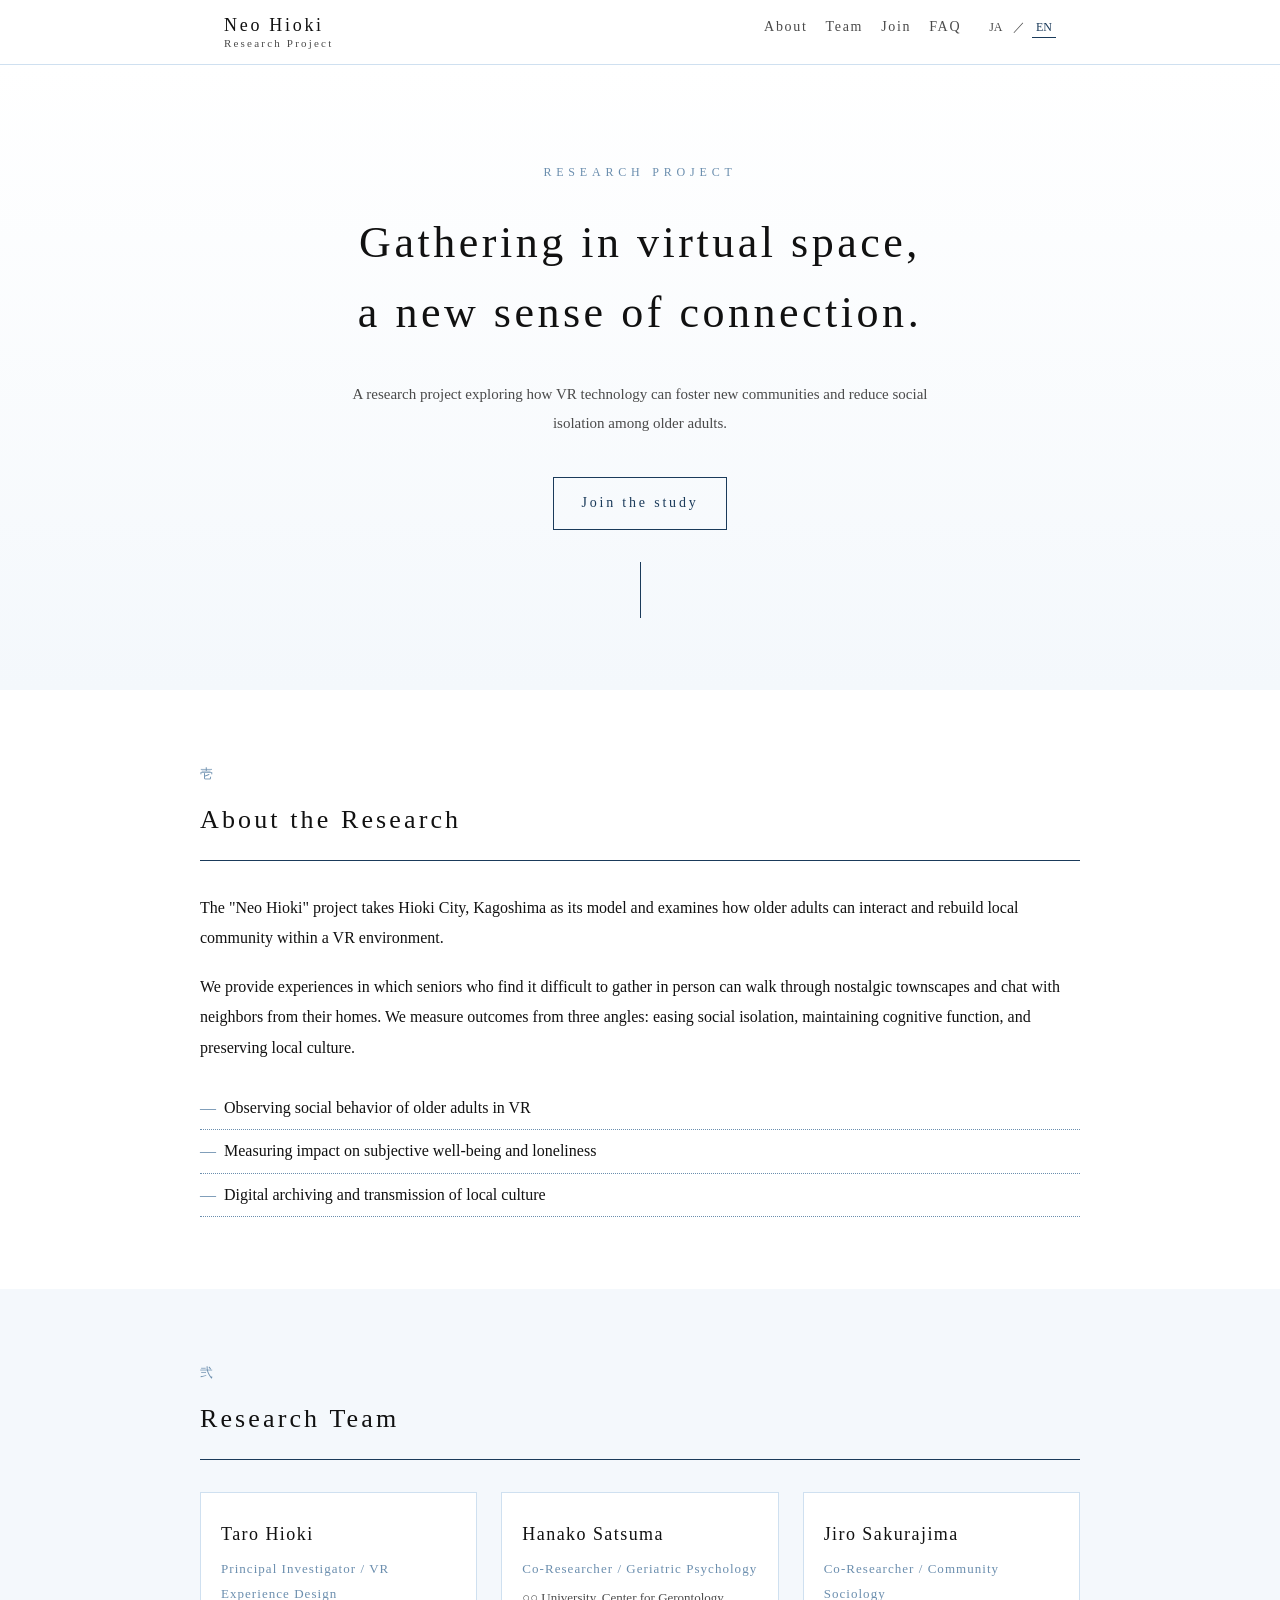
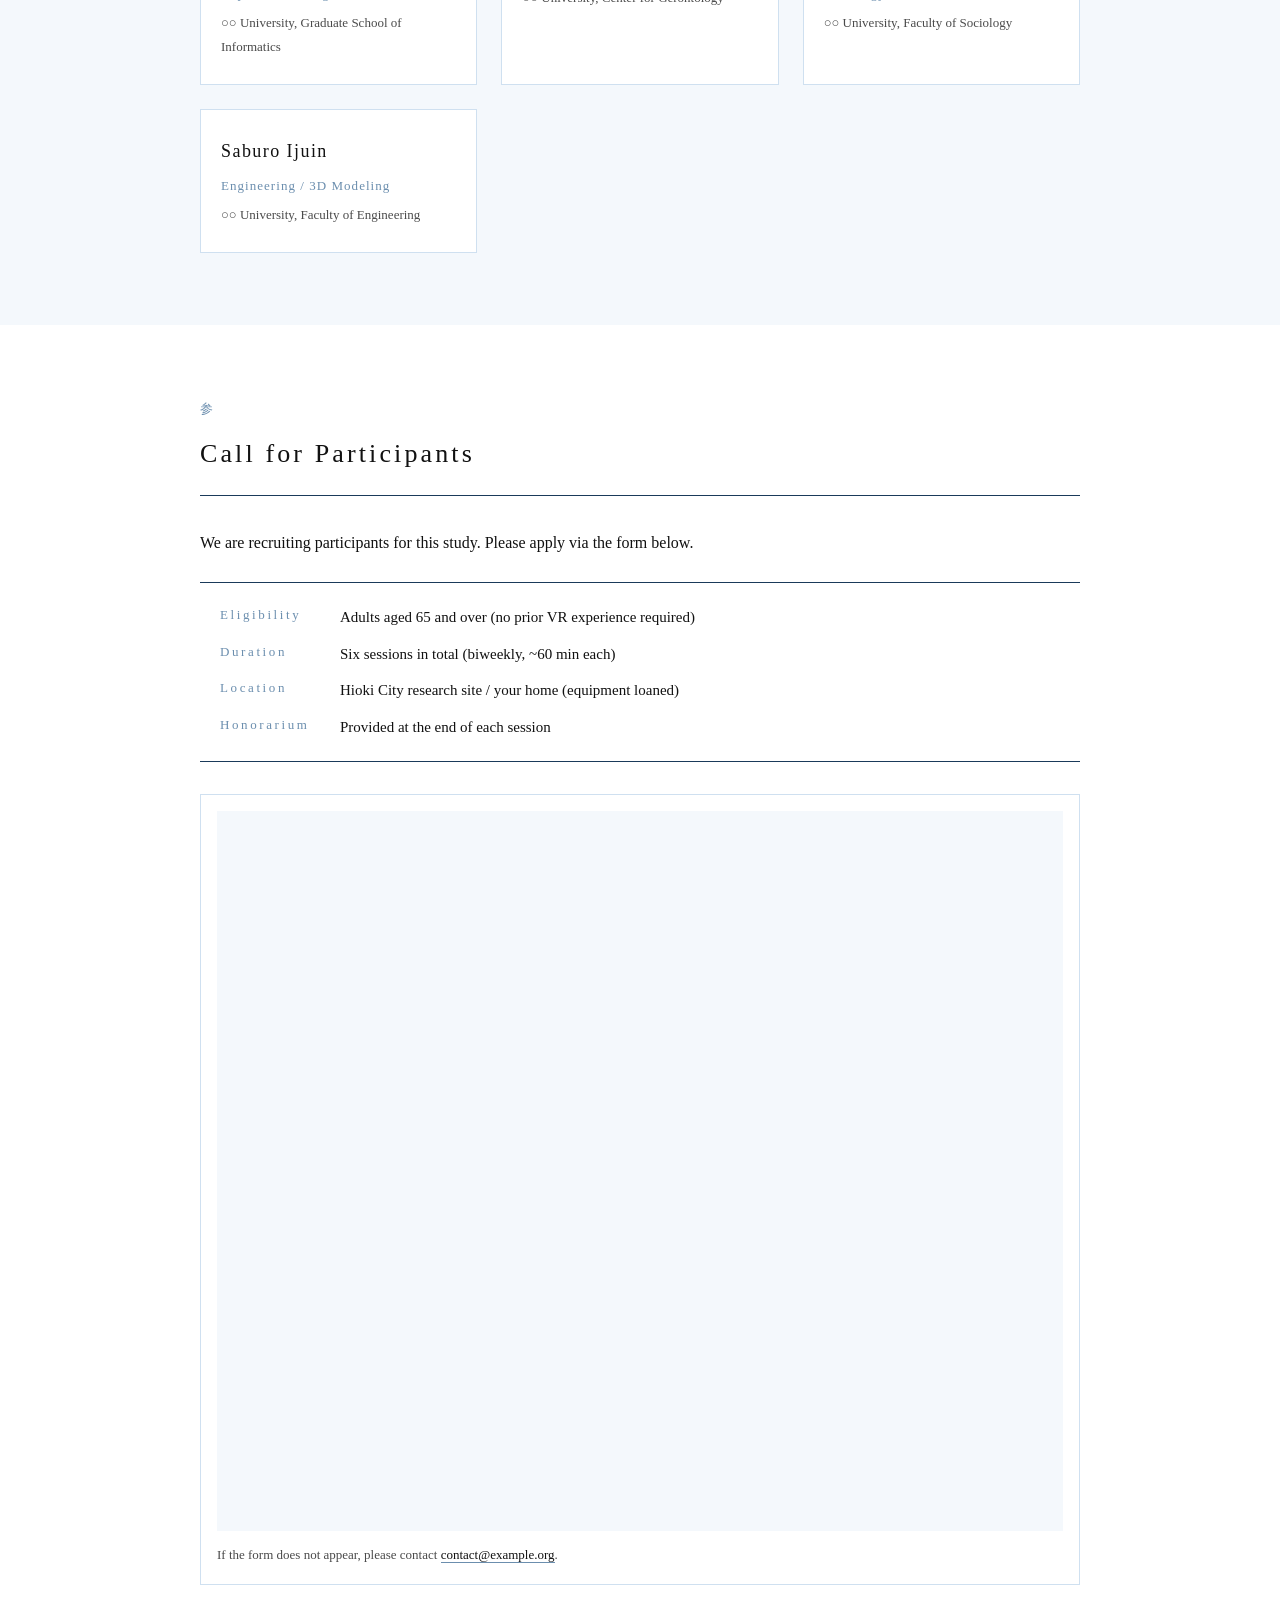
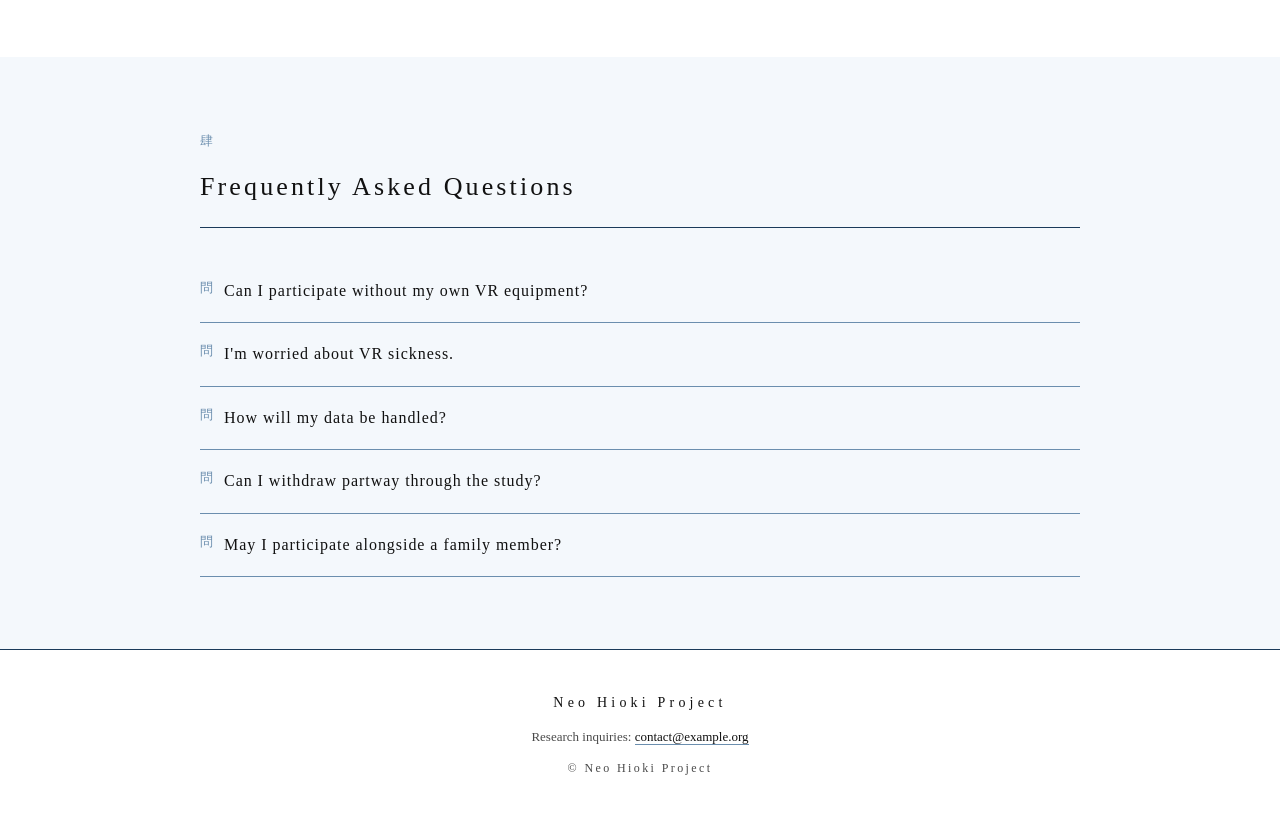
==== index.html @ b26ecf4f "add files to check test page." ====
<!doctype html>
<html lang="ja">
  <head>
    <meta charset="utf-8" />
    <meta name="viewport" content="width=device-width,initial-scale=1" />
    <meta name="description" content="Neo Hioki｜VRを用いた高齢者コミュニティ形成研究" />
    <title>Neo Hioki ｜ VR・高齢者コミュニティ形成研究</title>
    <link rel="stylesheet" href="css/style.css" />
  </head>
  <body>
    <header class="hdr">
      <div class="hdr-inner">
        <a href="#top" class="brand">
          <span data-i18n="brand_main">ネオ日置</span>
          <span class="brand-sub" data-i18n="brand_sub">Neo Hioki Project</span>
        </a>
        <nav class="nav" aria-label="section">
          <a href="#about" data-i18n="nav_about">研究概要</a>
          <a href="#team" data-i18n="nav_team">研究チーム</a>
          <a href="#join" data-i18n="nav_join">参加者募集</a>
          <a href="#faq" data-i18n="nav_faq">FAQ</a>
        </nav>
        <div class="lang" role="group" aria-label="language">
          <button type="button" data-lang="ja" class="is-active">JA</button>
          <span aria-hidden="true">／</span>
          <button type="button" data-lang="en">EN</button>
        </div>
      </div>
    </header>

    <main id="top">
      <section class="hero">
        <div class="hero-inner">
          <p class="hero-eyebrow" data-i18n="hero_eyebrow">研究プロジェクト</p>
          <h1 class="hero-title">
            <span data-i18n="hero_title_1">仮想空間に集う、</span>
            <span data-i18n="hero_title_2">新しい縁。</span>
          </h1>
          <p class="hero-lead" data-i18n="hero_lead">
            VR技術を用い、高齢者の新たなコミュニティ形成と社会的孤立の緩和を探究する研究プロジェクトです。
          </p>
          <a class="btn" href="#join" data-i18n="hero_cta">参加者募集を見る</a>
        </div>
        <div class="hero-rule" aria-hidden="true"></div>
      </section>

      <section id="about" class="sec">
        <div class="sec-inner">
          <p class="sec-num">壱</p>
          <h2 class="sec-title" data-i18n="about_title">研究概要・目的</h2>
          <div class="sec-body">
            <p data-i18n="about_p1">
              本研究「Neo Hioki（ネオ日置）」は、鹿児島県日置市をモデルに、VR空間内で高齢者同士が交流し、地域コミュニティを再構築する可能性を検証するものです。
            </p>
            <p data-i18n="about_p2">
              対面の集まりが難しい高齢者の方々にも、自宅にいながら昔ながらの町並みを歩き、隣人と語らう体験を提供します。社会的孤立の緩和、認知機能の維持、地域文化の継承という三つの観点から効果を測定します。
            </p>
            <ul class="bullets">
              <li data-i18n="about_li1">VR空間における高齢者の交流行動の観察</li>
              <li data-i18n="about_li2">主観的幸福感・孤独感への影響測定</li>
              <li data-i18n="about_li3">地域文化のデジタルアーカイブ化と継承</li>
            </ul>
          </div>
        </div>
      </section>

      <section id="team" class="sec sec-alt">
        <div class="sec-inner">
          <p class="sec-num">弐</p>
          <h2 class="sec-title" data-i18n="team_title">研究チーム</h2>
          <div class="team-grid">
            <article class="member">
              <h3 class="member-name" data-i18n="team_m1_name">日置 太郎</h3>
              <p class="member-role" data-i18n="team_m1_role">研究代表者／VR体験設計</p>
              <p class="member-aff" data-i18n="team_m1_aff">○○大学 情報学研究科</p>
            </article>
            <article class="member">
              <h3 class="member-name" data-i18n="team_m2_name">薩摩 花子</h3>
              <p class="member-role" data-i18n="team_m2_role">共同研究者／高齢者心理</p>
              <p class="member-aff" data-i18n="team_m2_aff">○○大学 老年学センター</p>
            </article>
            <article class="member">
              <h3 class="member-name" data-i18n="team_m3_name">桜島 次郎</h3>
              <p class="member-role" data-i18n="team_m3_role">共同研究者／コミュニティ社会学</p>
              <p class="member-aff" data-i18n="team_m3_aff">○○大学 社会学部</p>
            </article>
            <article class="member">
              <h3 class="member-name" data-i18n="team_m4_name">伊集院 三郎</h3>
              <p class="member-role" data-i18n="team_m4_role">技術開発／3Dモデリング</p>
              <p class="member-aff" data-i18n="team_m4_aff">○○大学 工学部</p>
            </article>
          </div>
        </div>
      </section>

      <section id="join" class="sec">
        <div class="sec-inner">
          <p class="sec-num">参</p>
          <h2 class="sec-title" data-i18n="join_title">参加者募集</h2>
          <div class="sec-body">
            <p data-i18n="join_p1">
              本研究にご協力いただける方を募集しております。下記フォームよりお申し込みください。
            </p>
            <dl class="meta">
              <dt data-i18n="join_dt1">対象</dt>
              <dd data-i18n="join_dd1">65歳以上の方（性別・経験不問）</dd>
              <dt data-i18n="join_dt2">期間</dt>
              <dd data-i18n="join_dd2">全6回（隔週・各回約60分）</dd>
              <dt data-i18n="join_dt3">場所</dt>
              <dd data-i18n="join_dd3">日置市内 研究拠点 ／ ご自宅（機材貸出）</dd>
              <dt data-i18n="join_dt4">謝礼</dt>
              <dd data-i18n="join_dd4">各回終了時にお渡しします</dd>
            </dl>
          </div>
          <div class="form-wrap">
            <iframe
              title="application form"
              src="https://docs.google.com/forms/d/e/REPLACE_ME/viewform?embedded=true"
              width="100%"
              height="720"
              loading="lazy"
              frameborder="0"
              marginheight="0"
              marginwidth="0"
              >Loading…</iframe
            >
            <p class="form-note" data-i18n="join_note">
              フォームが表示されない場合は <a href="mailto:contact@example.org">contact@example.org</a> までご連絡ください。
            </p>
          </div>
        </div>
      </section>

      <section id="faq" class="sec sec-alt">
        <div class="sec-inner">
          <p class="sec-num">肆</p>
          <h2 class="sec-title" data-i18n="faq_title">よくある質問</h2>
          <div class="faq">
            <details>
              <summary data-i18n="faq_q1">VR機器を持っていなくても参加できますか？</summary>
              <p data-i18n="faq_a1">はい。研究期間中は機材を無償でお貸し出しします。操作方法もスタッフが丁寧にご案内します。</p>
            </details>
            <details>
              <summary data-i18n="faq_q2">VR酔いが心配です。</summary>
              <p data-i18n="faq_a2">座って利用できる設計とし、休憩を挟みます。体調に合わせていつでも中断できます。</p>
            </details>
            <details>
              <summary data-i18n="faq_q3">取得したデータはどのように扱われますか？</summary>
              <p data-i18n="faq_a3">個人を特定できない形に匿名化したうえで、研究目的にのみ使用します。所属機関の倫理審査を経ています。</p>
            </details>
            <details>
              <summary data-i18n="faq_q4">途中で参加を辞退できますか？</summary>
              <p data-i18n="faq_a4">いつでも辞退いただけます。それによる不利益は一切ありません。</p>
            </details>
            <details>
              <summary data-i18n="faq_q5">家族と一緒に参加してもよいですか？</summary>
              <p data-i18n="faq_a5">ご家族の見守りは歓迎します。お申し込みフォーム備考欄にご記入ください。</p>
            </details>
          </div>
        </div>
      </section>
    </main>

    <footer class="ftr">
      <div class="ftr-inner">
        <p class="ftr-brand">Neo Hioki Project</p>
        <p class="ftr-meta" data-i18n="ftr_meta">
          研究に関するお問い合わせ：<a href="mailto:contact@example.org">contact@example.org</a>
        </p>
        <p class="ftr-copy">© Neo Hioki Project</p>
      </div>
    </footer>

    <script src="js/main.js" defer></script>
  </body>
</html>
---- css/style.css ----
:root {
  --c-bg: #ffffff;
  --c-bg-alt: #f4f8fc;
  --c-ink: #111111;
  --c-ink-sub: #4a4a4a;
  --c-line: #1a3a5a;
  --c-accent: #cfe0f0;
  --c-accent-deep: #6b8eae;
  --maxw: 880px;
  --pad-x: 24px;
  --serif: "游明朝", "YuMincho", "Hiragino Mincho ProN", "Yu Mincho", "MS PMincho", serif;
}

* {
  box-sizing: border-box;
}

html {
  scroll-behavior: smooth;
}

body {
  margin: 0;
  background: var(--c-bg);
  color: var(--c-ink);
  font-family: var(--serif);
  font-size: 16px;
  line-height: 1.9;
  -webkit-font-smoothing: antialiased;
}

a {
  color: var(--c-ink);
  text-decoration: none;
  border-bottom: 1px solid var(--c-accent-deep);
}
a:hover {
  color: var(--c-accent-deep);
}

/* header */
.hdr {
  position: sticky;
  top: 0;
  z-index: 10;
  background: rgba(255, 255, 255, 0.92);
  border-bottom: 1px solid var(--c-accent);
  backdrop-filter: saturate(140%) blur(4px);
}
.hdr-inner {
  max-width: var(--maxw);
  margin: 0 auto;
  padding: 14px var(--pad-x);
  display: flex;
  align-items: baseline;
  gap: 24px;
  flex-wrap: wrap;
}
.brand {
  border: 0;
  display: flex;
  flex-direction: column;
  line-height: 1.2;
  margin-right: auto;
}
.brand > span:first-child {
  font-size: 18px;
  letter-spacing: 0.15em;
}
.brand-sub {
  font-size: 11px;
  color: var(--c-ink-sub);
  letter-spacing: 0.2em;
}

.nav {
  display: flex;
  gap: 18px;
  flex-wrap: wrap;
}
.nav a {
  border: 0;
  font-size: 14px;
  letter-spacing: 0.12em;
  color: var(--c-ink-sub);
}
.nav a:hover {
  color: var(--c-line);
}

.lang {
  font-size: 12px;
  letter-spacing: 0.12em;
  display: flex;
  align-items: center;
  gap: 6px;
  color: var(--c-ink-sub);
}
.lang button {
  background: transparent;
  border: 0;
  color: inherit;
  font-family: inherit;
  font-size: inherit;
  cursor: pointer;
  padding: 2px 4px;
}
.lang button.is-active {
  color: var(--c-line);
  border-bottom: 1px solid var(--c-line);
}

/* hero */
.hero {
  padding: 96px var(--pad-x) 72px;
  text-align: center;
  position: relative;
  background: linear-gradient(180deg, var(--c-bg) 0%, var(--c-bg-alt) 100%);
}
.hero-inner {
  max-width: var(--maxw);
  margin: 0 auto;
}
.hero-eyebrow {
  font-size: 12px;
  letter-spacing: 0.4em;
  color: var(--c-accent-deep);
  margin: 0 0 24px;
}
.hero-title {
  font-size: clamp(28px, 5vw, 44px);
  line-height: 1.6;
  letter-spacing: 0.08em;
  margin: 0 0 32px;
  font-weight: 500;
}
.hero-title span {
  display: block;
}
.hero-lead {
  font-size: 15px;
  color: var(--c-ink-sub);
  max-width: 600px;
  margin: 0 auto 40px;
}
.hero-rule {
  width: 1px;
  height: 56px;
  background: var(--c-line);
  margin: 32px auto 0;
}

.btn {
  display: inline-block;
  border: 1px solid var(--c-line);
  padding: 12px 28px;
  font-size: 14px;
  letter-spacing: 0.2em;
  color: var(--c-line);
  background: transparent;
  transition: background 0.15s ease, color 0.15s ease;
}
.btn:hover {
  background: var(--c-line);
  color: #fff;
}

/* section common */
.sec {
  padding: 72px var(--pad-x);
}
.sec-alt {
  background: var(--c-bg-alt);
}
.sec-inner {
  max-width: var(--maxw);
  margin: 0 auto;
}
.sec-num {
  font-size: 13px;
  letter-spacing: 0.4em;
  color: var(--c-accent-deep);
  margin: 0 0 8px;
}
.sec-title {
  font-size: 26px;
  letter-spacing: 0.12em;
  font-weight: 500;
  margin: 0 0 32px;
  padding-bottom: 16px;
  border-bottom: 1px solid var(--c-line);
}
.sec-body p {
  margin: 0 0 18px;
}
.bullets {
  margin: 24px 0 0;
  padding: 0;
  list-style: none;
}
.bullets li {
  position: relative;
  padding: 6px 0 6px 24px;
  border-bottom: 1px dotted var(--c-accent-deep);
}
.bullets li::before {
  content: "—";
  position: absolute;
  left: 0;
  color: var(--c-accent-deep);
}

/* team */
.team-grid {
  display: grid;
  grid-template-columns: repeat(auto-fit, minmax(220px, 1fr));
  gap: 24px;
}
.member {
  background: #fff;
  border: 1px solid var(--c-accent);
  padding: 24px 20px;
}
.member-name {
  margin: 0 0 6px;
  font-size: 18px;
  letter-spacing: 0.08em;
  font-weight: 500;
}
.member-role {
  margin: 0 0 4px;
  font-size: 13px;
  color: var(--c-accent-deep);
  letter-spacing: 0.08em;
}
.member-aff {
  margin: 0;
  font-size: 13px;
  color: var(--c-ink-sub);
}

/* meta dl */
.meta {
  display: grid;
  grid-template-columns: 100px 1fr;
  gap: 8px 20px;
  margin: 24px 0;
  padding: 20px;
  border-top: 1px solid var(--c-line);
  border-bottom: 1px solid var(--c-line);
}
.meta dt {
  font-size: 13px;
  letter-spacing: 0.2em;
  color: var(--c-accent-deep);
}
.meta dd {
  margin: 0;
  font-size: 15px;
}

/* form */
.form-wrap {
  margin-top: 32px;
  background: #fff;
  border: 1px solid var(--c-accent);
  padding: 16px;
}
.form-wrap iframe {
  display: block;
  width: 100%;
  border: 0;
  background: var(--c-bg-alt);
}
.form-note {
  font-size: 13px;
  color: var(--c-ink-sub);
  margin: 12px 0 0;
}

/* faq */
.faq details {
  border-bottom: 1px solid var(--c-accent-deep);
  padding: 16px 0;
}
.faq summary {
  cursor: pointer;
  font-size: 16px;
  letter-spacing: 0.06em;
  list-style: none;
  position: relative;
  padding-left: 24px;
}
.faq summary::-webkit-details-marker {
  display: none;
}
.faq summary::before {
  content: "問";
  position: absolute;
  left: 0;
  color: var(--c-accent-deep);
  font-size: 13px;
}
.faq details[open] summary::before {
  content: "答";
  color: var(--c-line);
}
.faq p {
  margin: 12px 0 0 24px;
  color: var(--c-ink-sub);
  font-size: 15px;
}

/* footer */
.ftr {
  border-top: 1px solid var(--c-line);
  padding: 40px var(--pad-x);
  text-align: center;
  background: #fff;
}
.ftr-inner {
  max-width: var(--maxw);
  margin: 0 auto;
}
.ftr-brand {
  margin: 0 0 8px;
  font-size: 14px;
  letter-spacing: 0.3em;
}
.ftr-meta {
  margin: 0 0 8px;
  font-size: 13px;
  color: var(--c-ink-sub);
}
.ftr-copy {
  margin: 0;
  font-size: 12px;
  color: var(--c-ink-sub);
  letter-spacing: 0.2em;
}

@media (max-width: 600px) {
  .hdr-inner {
    gap: 12px;
  }
  .nav {
    gap: 12px;
    width: 100%;
    order: 3;
  }
  .meta {
    grid-template-columns: 80px 1fr;
    padding: 16px;
  }
  .sec {
    padding: 56px var(--pad-x);
  }
  .hero {
    padding: 64px var(--pad-x) 48px;
  }
}
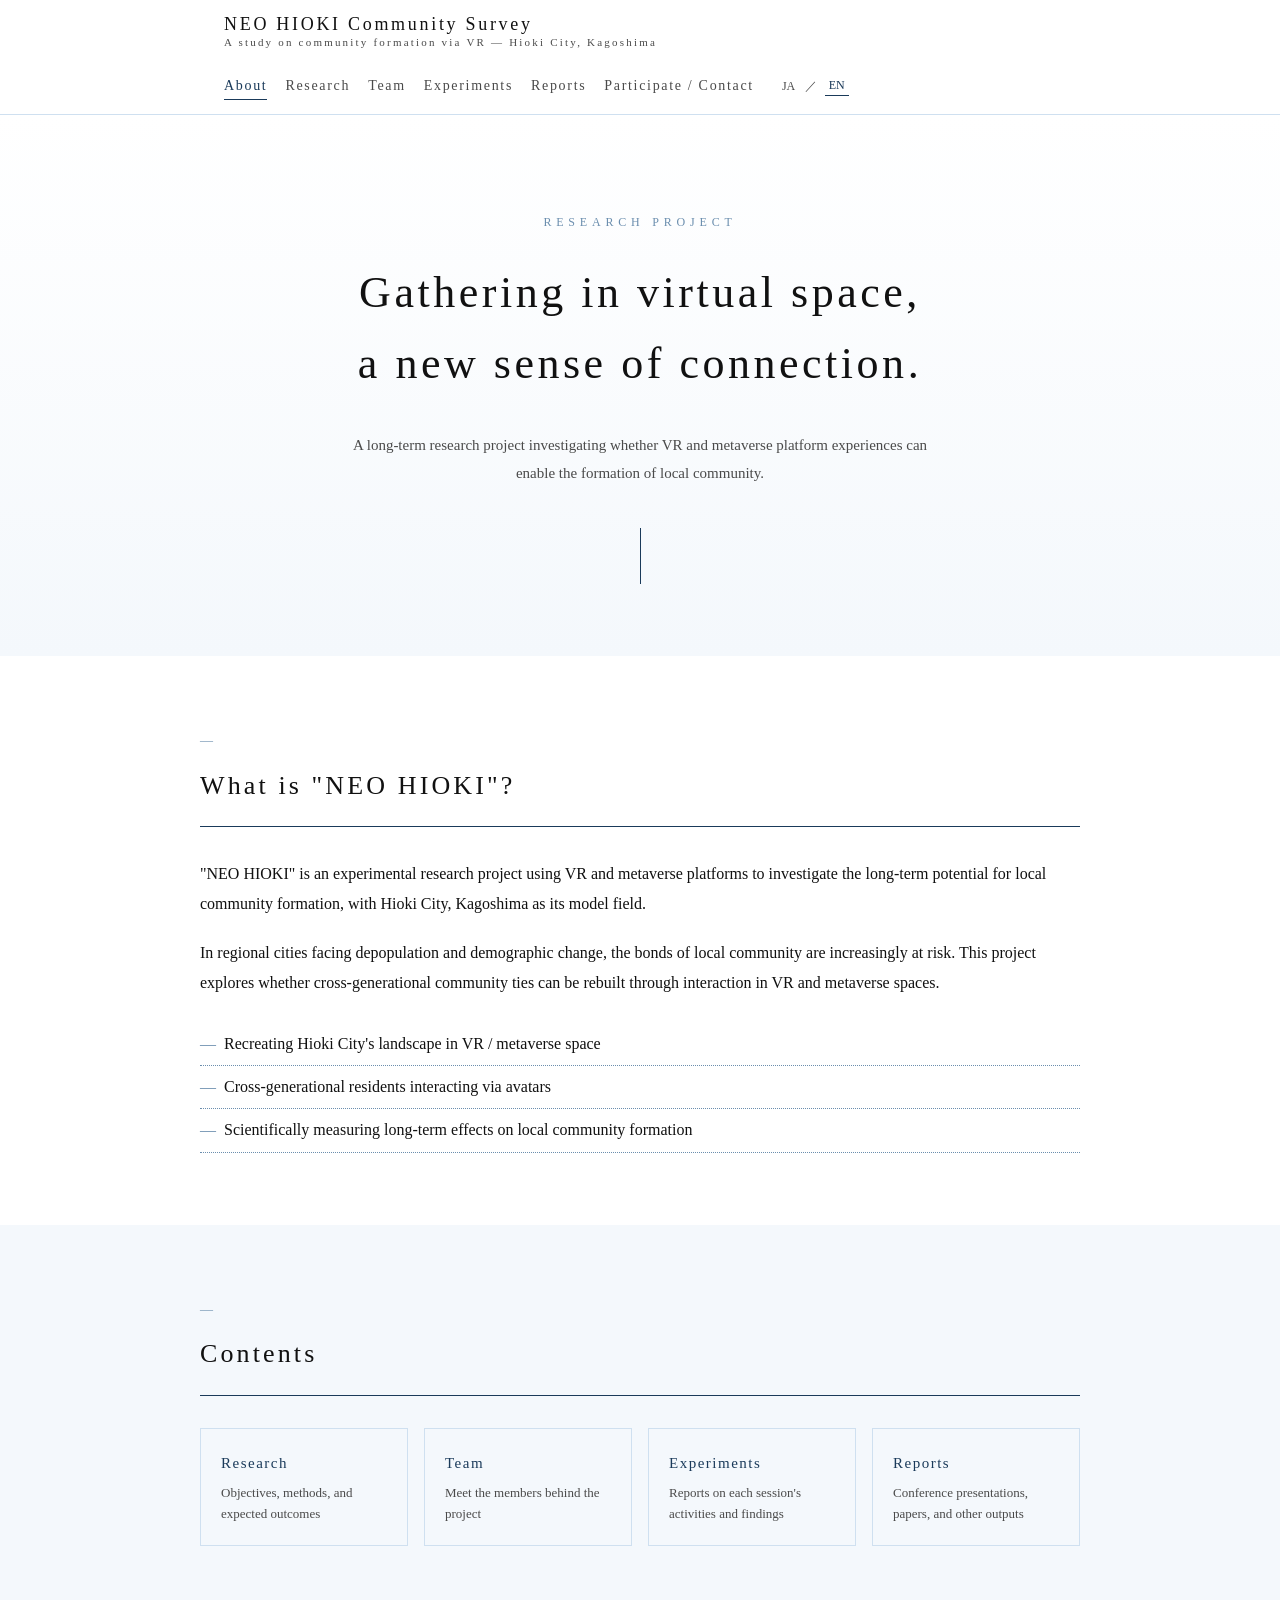
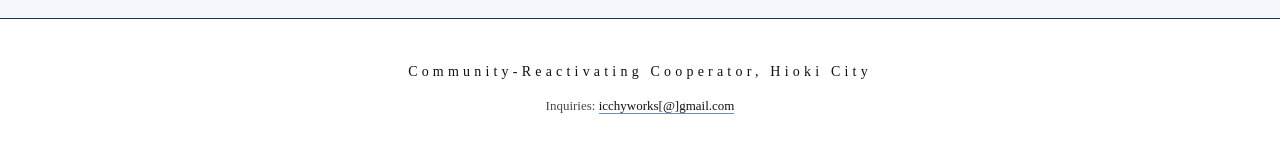
==== commit 4b534aca: "change UI and Text(v2)" ====
--- a/index.html
+++ b/index.html
@@ -3,174 +3,72 @@
   <head>
     <meta charset="utf-8" />
     <meta name="viewport" content="width=device-width,initial-scale=1" />
-    <meta name="description" content="Neo Hioki｜VRを用いた高齢者コミュニティ形成研究" />
-    <title>Neo Hioki ｜ VR・高齢者コミュニティ形成研究</title>
+    <meta name="description" data-i18n="neohioki_title" />
+    <title data-i18n="neohioki_title"></title>
     <link rel="stylesheet" href="css/style.css" />
   </head>
-  <body>
-    <header class="hdr">
-      <div class="hdr-inner">
-        <a href="#top" class="brand">
-          <span data-i18n="brand_main">ネオ日置</span>
-          <span class="brand-sub" data-i18n="brand_sub">Neo Hioki Project</span>
-        </a>
-        <nav class="nav" aria-label="section">
-          <a href="#about" data-i18n="nav_about">研究概要</a>
-          <a href="#team" data-i18n="nav_team">研究チーム</a>
-          <a href="#join" data-i18n="nav_join">参加者募集</a>
-          <a href="#faq" data-i18n="nav_faq">FAQ</a>
-        </nav>
-        <div class="lang" role="group" aria-label="language">
-          <button type="button" data-lang="ja" class="is-active">JA</button>
-          <span aria-hidden="true">／</span>
-          <button type="button" data-lang="en">EN</button>
-        </div>
-      </div>
-    </header>
+  <body data-page="index">
+    <div id="site-header"></div>
 
     <main id="top">
       <section class="hero">
         <div class="hero-inner">
-          <p class="hero-eyebrow" data-i18n="hero_eyebrow">研究プロジェクト</p>
+          <p class="hero-eyebrow" data-i18n="hero_eyebrow"></p>
           <h1 class="hero-title">
-            <span data-i18n="hero_title_1">仮想空間に集う、</span>
-            <span data-i18n="hero_title_2">新しい縁。</span>
+            <span data-i18n="hero_title_1"></span>
+            <span data-i18n="hero_title_2"></span>
           </h1>
-          <p class="hero-lead" data-i18n="hero_lead">
-            VR技術を用い、高齢者の新たなコミュニティ形成と社会的孤立の緩和を探究する研究プロジェクトです。
-          </p>
-          <a class="btn" href="#join" data-i18n="hero_cta">参加者募集を見る</a>
+          <p class="hero-lead" data-i18n="hero_lead"></p>
         </div>
         <div class="hero-rule" aria-hidden="true"></div>
       </section>
 
-      <section id="about" class="sec">
+      <section class="sec">
         <div class="sec-inner">
-          <p class="sec-num">壱</p>
-          <h2 class="sec-title" data-i18n="about_title">研究概要・目的</h2>
+          <p class="sec-num">—</p>
+          <h2 class="sec-title" data-i18n="neohioki_title"></h2>
           <div class="sec-body">
-            <p data-i18n="about_p1">
-              本研究「Neo Hioki（ネオ日置）」は、鹿児島県日置市をモデルに、VR空間内で高齢者同士が交流し、地域コミュニティを再構築する可能性を検証するものです。
-            </p>
-            <p data-i18n="about_p2">
-              対面の集まりが難しい高齢者の方々にも、自宅にいながら昔ながらの町並みを歩き、隣人と語らう体験を提供します。社会的孤立の緩和、認知機能の維持、地域文化の継承という三つの観点から効果を測定します。
-            </p>
+            <p data-i18n="neohioki_p1"></p>
+            <p data-i18n="neohioki_p2"></p>
             <ul class="bullets">
-              <li data-i18n="about_li1">VR空間における高齢者の交流行動の観察</li>
-              <li data-i18n="about_li2">主観的幸福感・孤独感への影響測定</li>
-              <li data-i18n="about_li3">地域文化のデジタルアーカイブ化と継承</li>
+              <li data-i18n="neohioki_li1"></li>
+              <li data-i18n="neohioki_li2"></li>
+              <li data-i18n="neohioki_li3"></li>
             </ul>
           </div>
         </div>
       </section>
 
-      <section id="team" class="sec sec-alt">
+      <section class="sec sec-alt">
         <div class="sec-inner">
-          <p class="sec-num">弐</p>
-          <h2 class="sec-title" data-i18n="team_title">研究チーム</h2>
-          <div class="team-grid">
-            <article class="member">
-              <h3 class="member-name" data-i18n="team_m1_name">日置 太郎</h3>
-              <p class="member-role" data-i18n="team_m1_role">研究代表者／VR体験設計</p>
-              <p class="member-aff" data-i18n="team_m1_aff">○○大学 情報学研究科</p>
-            </article>
-            <article class="member">
-              <h3 class="member-name" data-i18n="team_m2_name">薩摩 花子</h3>
-              <p class="member-role" data-i18n="team_m2_role">共同研究者／高齢者心理</p>
-              <p class="member-aff" data-i18n="team_m2_aff">○○大学 老年学センター</p>
-            </article>
-            <article class="member">
-              <h3 class="member-name" data-i18n="team_m3_name">桜島 次郎</h3>
-              <p class="member-role" data-i18n="team_m3_role">共同研究者／コミュニティ社会学</p>
-              <p class="member-aff" data-i18n="team_m3_aff">○○大学 社会学部</p>
-            </article>
-            <article class="member">
-              <h3 class="member-name" data-i18n="team_m4_name">伊集院 三郎</h3>
-              <p class="member-role" data-i18n="team_m4_role">技術開発／3Dモデリング</p>
-              <p class="member-aff" data-i18n="team_m4_aff">○○大学 工学部</p>
-            </article>
-          </div>
-        </div>
-      </section>
-
-      <section id="join" class="sec">
-        <div class="sec-inner">
-          <p class="sec-num">参</p>
-          <h2 class="sec-title" data-i18n="join_title">参加者募集</h2>
-          <div class="sec-body">
-            <p data-i18n="join_p1">
-              本研究にご協力いただける方を募集しております。下記フォームよりお申し込みください。
-            </p>
-            <dl class="meta">
-              <dt data-i18n="join_dt1">対象</dt>
-              <dd data-i18n="join_dd1">65歳以上の方（性別・経験不問）</dd>
-              <dt data-i18n="join_dt2">期間</dt>
-              <dd data-i18n="join_dd2">全6回（隔週・各回約60分）</dd>
-              <dt data-i18n="join_dt3">場所</dt>
-              <dd data-i18n="join_dd3">日置市内 研究拠点 ／ ご自宅（機材貸出）</dd>
-              <dt data-i18n="join_dt4">謝礼</dt>
-              <dd data-i18n="join_dd4">各回終了時にお渡しします</dd>
-            </dl>
-          </div>
-          <div class="form-wrap">
-            <iframe
-              title="application form"
-              src="https://docs.google.com/forms/d/e/REPLACE_ME/viewform?embedded=true"
-              width="100%"
-              height="720"
-              loading="lazy"
-              frameborder="0"
-              marginheight="0"
-              marginwidth="0"
-              >Loading…</iframe
-            >
-            <p class="form-note" data-i18n="join_note">
-              フォームが表示されない場合は <a href="mailto:contact@example.org">contact@example.org</a> までご連絡ください。
-            </p>
-          </div>
-        </div>
-      </section>
-
-      <section id="faq" class="sec sec-alt">
-        <div class="sec-inner">
-          <p class="sec-num">肆</p>
-          <h2 class="sec-title" data-i18n="faq_title">よくある質問</h2>
-          <div class="faq">
-            <details>
-              <summary data-i18n="faq_q1">VR機器を持っていなくても参加できますか？</summary>
-              <p data-i18n="faq_a1">はい。研究期間中は機材を無償でお貸し出しします。操作方法もスタッフが丁寧にご案内します。</p>
-            </details>
-            <details>
-              <summary data-i18n="faq_q2">VR酔いが心配です。</summary>
-              <p data-i18n="faq_a2">座って利用できる設計とし、休憩を挟みます。体調に合わせていつでも中断できます。</p>
-            </details>
-            <details>
-              <summary data-i18n="faq_q3">取得したデータはどのように扱われますか？</summary>
-              <p data-i18n="faq_a3">個人を特定できない形に匿名化したうえで、研究目的にのみ使用します。所属機関の倫理審査を経ています。</p>
-            </details>
-            <details>
-              <summary data-i18n="faq_q4">途中で参加を辞退できますか？</summary>
-              <p data-i18n="faq_a4">いつでも辞退いただけます。それによる不利益は一切ありません。</p>
-            </details>
-            <details>
-              <summary data-i18n="faq_q5">家族と一緒に参加してもよいですか？</summary>
-              <p data-i18n="faq_a5">ご家族の見守りは歓迎します。お申し込みフォーム備考欄にご記入ください。</p>
-            </details>
+          <p class="sec-num">—</p>
+          <h2 class="sec-title" data-i18n="quicknav_section"></h2>
+          <div class="quicknav-grid">
+            <a href="about.html" class="quicknav-card">
+              <p class="quicknav-title" data-i18n="quicknav_about"></p>
+              <p class="quicknav-desc" data-i18n="quicknav_about_desc"></p>
+            </a>
+            <a href="team.html" class="quicknav-card">
+              <p class="quicknav-title" data-i18n="quicknav_team"></p>
+              <p class="quicknav-desc" data-i18n="quicknav_team_desc"></p>
+            </a>
+            <a href="experiments/index.html" class="quicknav-card">
+              <p class="quicknav-title" data-i18n="quicknav_experiments"></p>
+              <p class="quicknav-desc" data-i18n="quicknav_experiments_desc"></p>
+            </a>
+            <a href="reports.html" class="quicknav-card">
+              <p class="quicknav-title" data-i18n="quicknav_reports"></p>
+              <p class="quicknav-desc" data-i18n="quicknav_reports_desc"></p>
+            </a>
           </div>
         </div>
       </section>
     </main>
 
-    <footer class="ftr">
-      <div class="ftr-inner">
-        <p class="ftr-brand">Neo Hioki Project</p>
-        <p class="ftr-meta" data-i18n="ftr_meta">
-          研究に関するお問い合わせ：<a href="mailto:contact@example.org">contact@example.org</a>
-        </p>
-        <p class="ftr-copy">© Neo Hioki Project</p>
-      </div>
-    </footer>
+    <div id="site-footer"></div>
 
-    <script src="js/main.js" defer></script>
+    <script src="js/i18n.js"></script>
+    <script src="js/nav.js"></script>
+    <script src="js/main.js"></script>
   </body>
 </html>
--- a/css/style.css
+++ b/css/style.css
@@ -15,6 +15,15 @@
   box-sizing: border-box;
 }
 
+/* i18n 翻訳完了まで非表示（FOUC防止） */
+body {
+  opacity: 0;
+}
+body.lang-ready {
+  opacity: 1;
+  transition: opacity 0.12s ease;
+}
+
 html {
   scroll-behavior: smooth;
 }
@@ -38,7 +47,7 @@
   color: var(--c-accent-deep);
 }
 
-/* header */
+/* ── header ─────────────────────────────────────── */
 .hdr {
   position: sticky;
   top: 0;
@@ -87,6 +96,10 @@
 .nav a:hover {
   color: var(--c-line);
 }
+.nav a.is-active {
+  color: var(--c-line);
+  border-bottom: 1px solid var(--c-line);
+}
 
 .lang {
   font-size: 12px;
@@ -110,7 +123,7 @@
   border-bottom: 1px solid var(--c-line);
 }
 
-/* hero */
+/* ── hero（トップページ専用）────────────────────── */
 .hero {
   padding: 96px var(--pad-x) 72px;
   text-align: center;
@@ -141,15 +154,36 @@
   font-size: 15px;
   color: var(--c-ink-sub);
   max-width: 600px;
-  margin: 0 auto 40px;
+  margin: 0 auto 0;
 }
 .hero-rule {
   width: 1px;
   height: 56px;
   background: var(--c-line);
-  margin: 32px auto 0;
-}
-
+  margin: 40px auto 0;
+}
+
+/* ── ページヘッダー（内部ページ共通）────────────── */
+.page-hdr {
+  padding: 56px var(--pad-x) 40px;
+  text-align: center;
+  background: linear-gradient(180deg, var(--c-bg) 0%, var(--c-bg-alt) 100%);
+  border-bottom: 1px solid var(--c-accent);
+}
+.page-hdr-eyebrow {
+  font-size: 12px;
+  letter-spacing: 0.4em;
+  color: var(--c-accent-deep);
+  margin: 0 0 12px;
+}
+.page-hdr-title {
+  font-size: clamp(22px, 4vw, 34px);
+  letter-spacing: 0.1em;
+  font-weight: 500;
+  margin: 0;
+}
+
+/* ── ボタン ──────────────────────────────────────── */
 .btn {
   display: inline-block;
   border: 1px solid var(--c-line);
@@ -165,7 +199,7 @@
   color: #fff;
 }
 
-/* section common */
+/* ── セクション共通 ──────────────────────────────── */
 .sec {
   padding: 72px var(--pad-x);
 }
@@ -210,16 +244,74 @@
   color: var(--c-accent-deep);
 }
 
-/* team */
+/* ── クイックナビカード（index専用）────────────── */
+.quicknav-grid {
+  display: grid;
+  grid-template-columns: repeat(auto-fit, minmax(200px, 1fr));
+  gap: 16px;
+  margin-top: 8px;
+}
+.quicknav-card {
+  border: 1px solid var(--c-accent);
+  padding: 20px;
+  display: block;
+  transition: border-color 0.15s ease, background 0.15s ease;
+}
+.quicknav-card:hover {
+  border-color: var(--c-accent-deep);
+  background: #fff;
+  color: var(--c-ink);
+}
+.quicknav-title {
+  margin: 0 0 6px;
+  font-size: 15px;
+  letter-spacing: 0.1em;
+  font-weight: 500;
+  color: var(--c-line);
+}
+.quicknav-desc {
+  margin: 0;
+  font-size: 13px;
+  color: var(--c-ink-sub);
+  line-height: 1.6;
+}
+
+/* ── チーム ──────────────────────────────────────── */
 .team-grid {
   display: grid;
-  grid-template-columns: repeat(auto-fit, minmax(220px, 1fr));
-  gap: 24px;
+  grid-template-columns: repeat(auto-fit, minmax(240px, 1fr));
+  gap: 32px;
 }
 .member {
   background: #fff;
   border: 1px solid var(--c-accent);
-  padding: 24px 20px;
+  padding: 32px 24px;
+  text-align: center;
+}
+.member-photo {
+  width: 100px;
+  height: 100px;
+  border-radius: 50%;
+  overflow: hidden;
+  margin: 0 auto 16px;
+  border: 2px solid var(--c-accent);
+}
+.member-photo img {
+  width: 100%;
+  height: 100%;
+  object-fit: cover;
+  display: block;
+}
+.member-photo-placeholder {
+  width: 100%;
+  height: 100%;
+  background: var(--c-accent);
+  display: flex;
+  align-items: center;
+  justify-content: center;
+  font-size: 15px;
+  letter-spacing: 0.08em;
+  color: var(--c-line);
 }
 .member-name {
   margin: 0 0 6px;
@@ -234,12 +326,126 @@
   letter-spacing: 0.08em;
 }
 .member-aff {
-  margin: 0;
-  font-size: 13px;
-  color: var(--c-ink-sub);
-}
-
-/* meta dl */
+  margin: 0 0 12px;
+  font-size: 13px;
+  color: var(--c-ink-sub);
+}
+.member-bio {
+  margin: 0;
+  font-size: 14px;
+  color: var(--c-ink-sub);
+  line-height: 1.7;
+  text-align: left;
+}
+
+/* ── 実験カード ──────────────────────────────────── */
+.exp-grid {
+  display: grid;
+  gap: 24px;
+}
+.exp-card {
+  border: 1px solid var(--c-accent);
+  padding: 24px;
+  display: grid;
+  grid-template-columns: 100px 1fr;
+  gap: 0 24px;
+  align-items: start;
+  background: #fff;
+}
+.exp-card-date {
+  font-size: 13px;
+  letter-spacing: 0.12em;
+  color: var(--c-accent-deep);
+  padding-top: 4px;
+}
+.exp-card-title {
+  margin: 0 0 8px;
+  font-size: 20px;
+  letter-spacing: 0.08em;
+  font-weight: 500;
+}
+.exp-card-desc {
+  margin: 0 0 16px;
+  font-size: 14px;
+  color: var(--c-ink-sub);
+  line-height: 1.7;
+}
+.exp-card-link {
+  font-size: 13px;
+  letter-spacing: 0.1em;
+}
+.exp-coming {
+  margin-top: 32px;
+  font-size: 14px;
+  color: var(--c-ink-sub);
+  padding: 20px;
+  border: 1px dashed var(--c-accent-deep);
+  text-align: center;
+}
+
+/* ── セッション詳細ページ ────────────────────────── */
+.session-back {
+  display: inline-block;
+  font-size: 13px;
+  letter-spacing: 0.1em;
+  color: var(--c-ink-sub);
+  margin-bottom: 32px;
+  border: 0;
+}
+.session-back:hover {
+  color: var(--c-line);
+}
+.flow-list {
+  margin: 16px 0 0;
+  padding: 0;
+  list-style: none;
+  counter-reset: flow;
+}
+.flow-list li {
+  counter-increment: flow;
+  position: relative;
+  padding: 10px 0 10px 48px;
+  border-bottom: 1px dotted var(--c-accent-deep);
+  font-size: 15px;
+}
+.flow-list li::before {
+  content: counter(flow);
+  position: absolute;
+  left: 0;
+  top: 10px;
+  width: 28px;
+  height: 28px;
+  background: var(--c-accent);
+  color: var(--c-line);
+  border-radius: 50%;
+  display: flex;
+  align-items: center;
+  justify-content: center;
+  font-size: 13px;
+  letter-spacing: 0;
+}
+.photos-placeholder {
+  margin-top: 16px;
+  background: var(--c-bg-alt);
+  border: 1px dashed var(--c-accent-deep);
+  padding: 48px 24px;
+  text-align: center;
+  color: var(--c-ink-sub);
+  font-size: 14px;
+}
+
+/* ── 学術報告 ────────────────────────────────────── */
+.reports-empty {
+  margin-top: 16px;
+  padding: 48px 24px;
+  background: var(--c-bg-alt);
+  border: 1px solid var(--c-accent);
+  text-align: center;
+  font-size: 14px;
+  color: var(--c-ink-sub);
+}
+
+/* ── meta dl ─────────────────────────────────────── */
 .meta {
   display: grid;
   grid-template-columns: 100px 1fr;
@@ -259,7 +465,7 @@
   font-size: 15px;
 }
 
-/* form */
+/* ── お問い合わせフォーム ────────────────────────── */
 .form-wrap {
   margin-top: 32px;
   background: #fff;
@@ -278,7 +484,7 @@
   margin: 12px 0 0;
 }
 
-/* faq */
+/* ── FAQ ─────────────────────────────────────────── */
 .faq details {
   border-bottom: 1px solid var(--c-accent-deep);
   padding: 16px 0;
@@ -311,7 +517,20 @@
   font-size: 15px;
 }
 
-/* footer */
+/* ── メール連絡 ──────────────────────────────────── */
+.mail-block {
+  margin-top: 16px;
+  padding: 24px;
+  background: #fff;
+  border: 1px solid var(--c-accent);
+}
+.mail-block p {
+  margin: 0;
+  font-size: 15px;
+  line-height: 1.8;
+}
+
+/* ── footer ──────────────────────────────────────── */
 .ftr {
   border-top: 1px solid var(--c-line);
   padding: 40px var(--pad-x);
@@ -339,14 +558,18 @@
   letter-spacing: 0.2em;
 }
 
+/* ── レスポンシブ ────────────────────────────────── */
 @media (max-width: 600px) {
   .hdr-inner {
     gap: 12px;
   }
   .nav {
-    gap: 12px;
+    gap: 10px;
     width: 100%;
     order: 3;
+  }
+  .nav a {
+    font-size: 13px;
   }
   .meta {
     grid-template-columns: 80px 1fr;
@@ -358,4 +581,10 @@
   .hero {
     padding: 64px var(--pad-x) 48px;
   }
-}
+  .exp-card {
+    grid-template-columns: 1fr;
+  }
+  .exp-card-date {
+    padding-top: 0;
+  }
+}
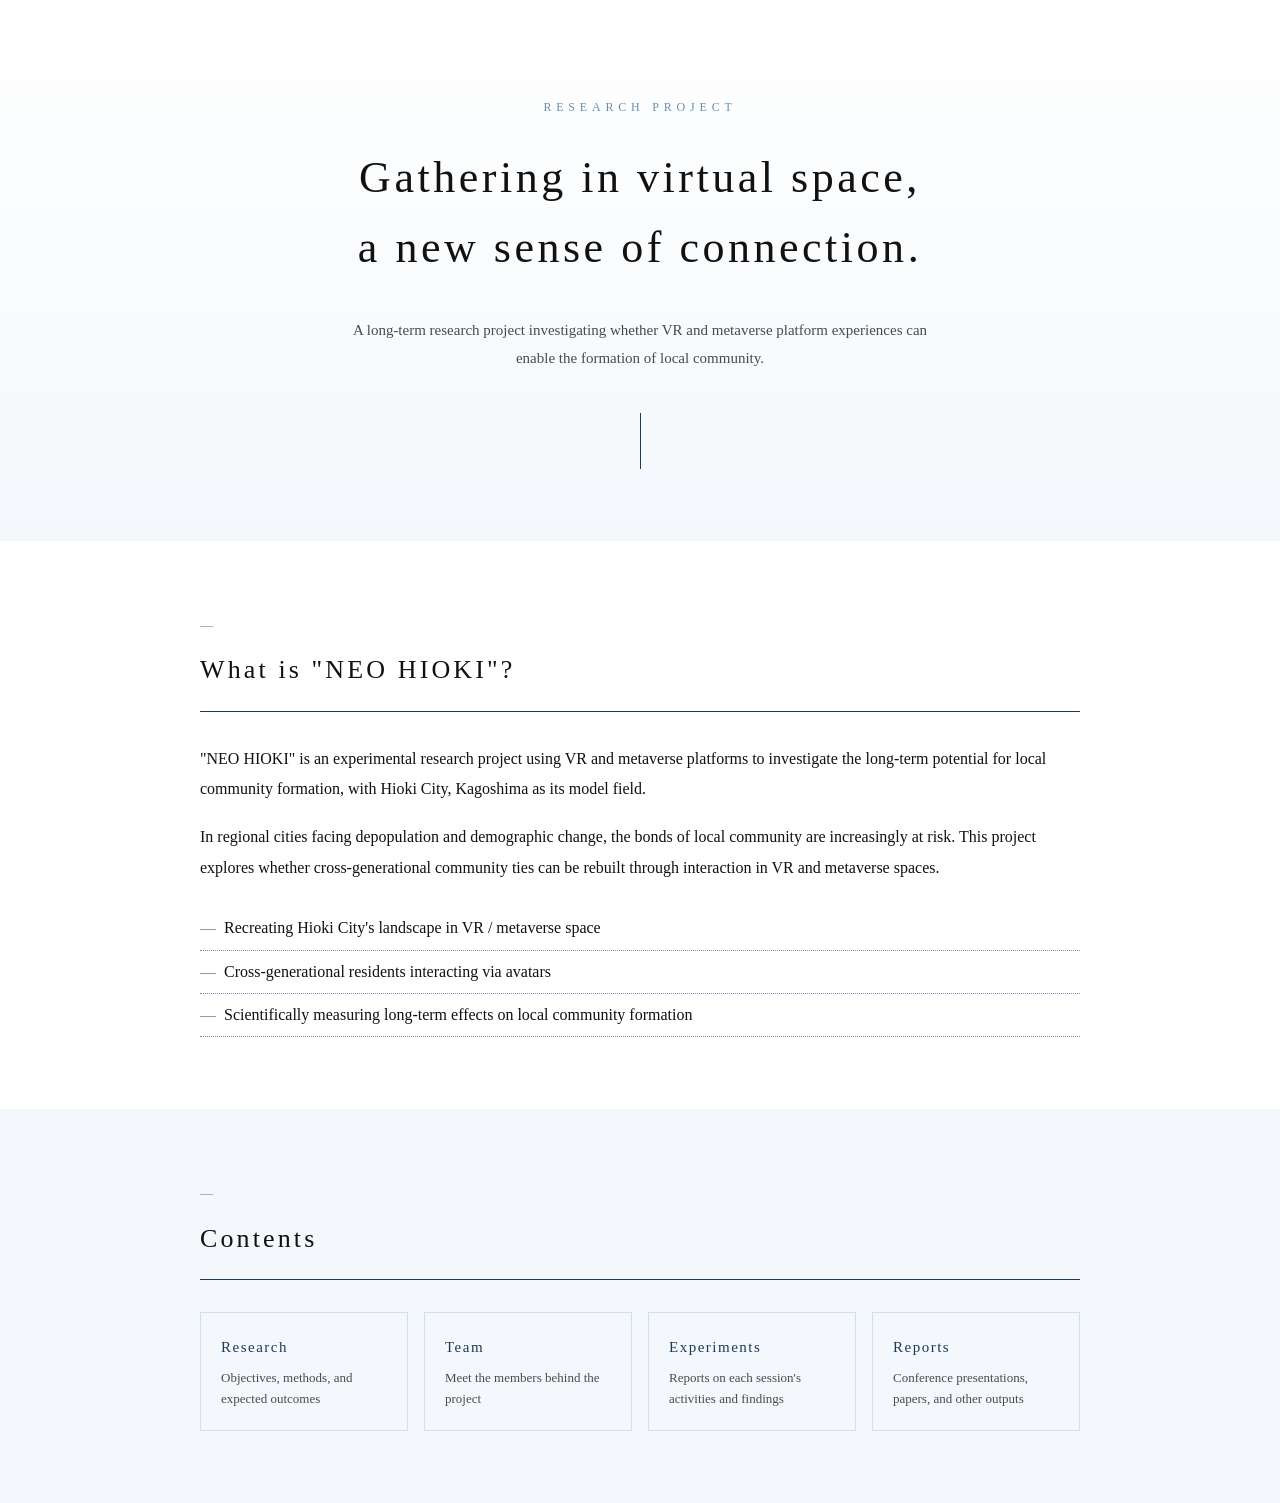
==== commit 52190b96: "convert from "ja" to "jp"" ====
--- a/index.html
+++ b/index.html
@@ -1,5 +1,5 @@
 <!doctype html>
-<html lang="ja">
+<html lang="jp">
   <head>
     <meta charset="utf-8" />
     <meta name="viewport" content="width=device-width,initial-scale=1" />
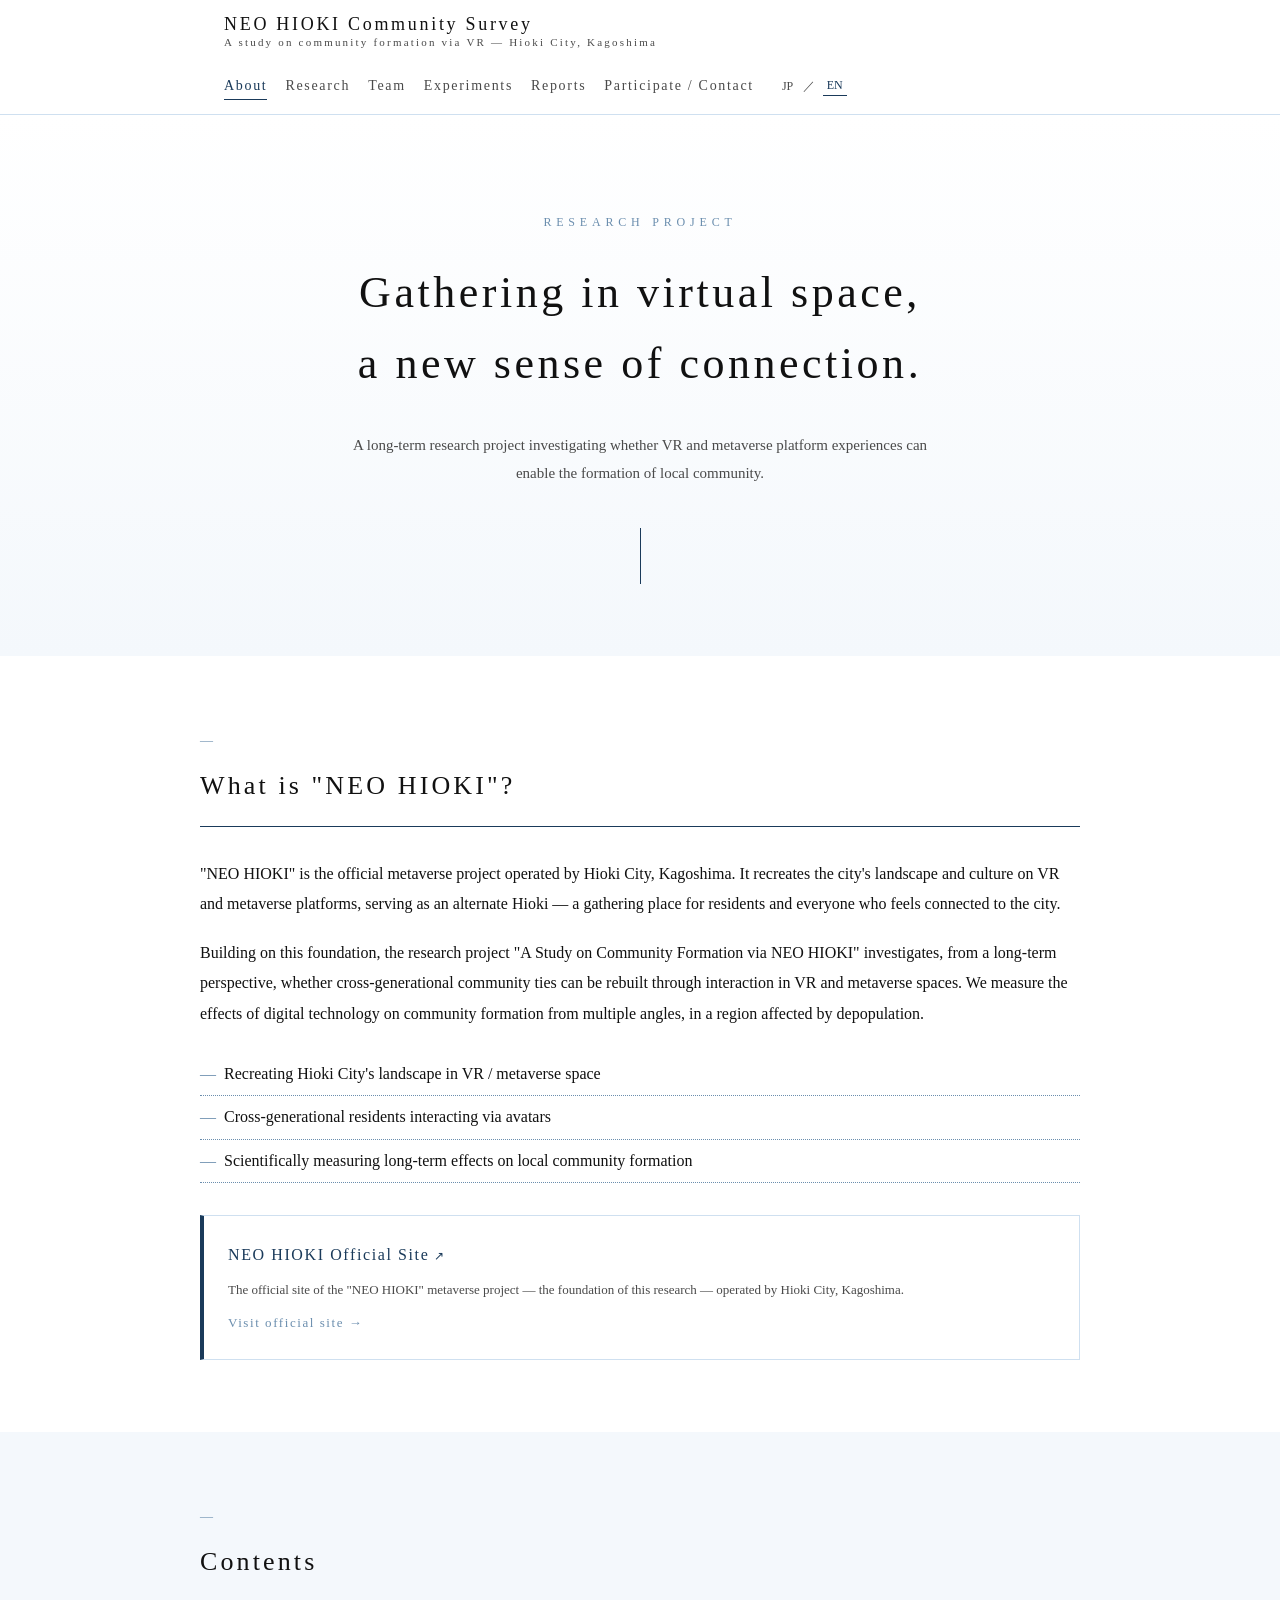
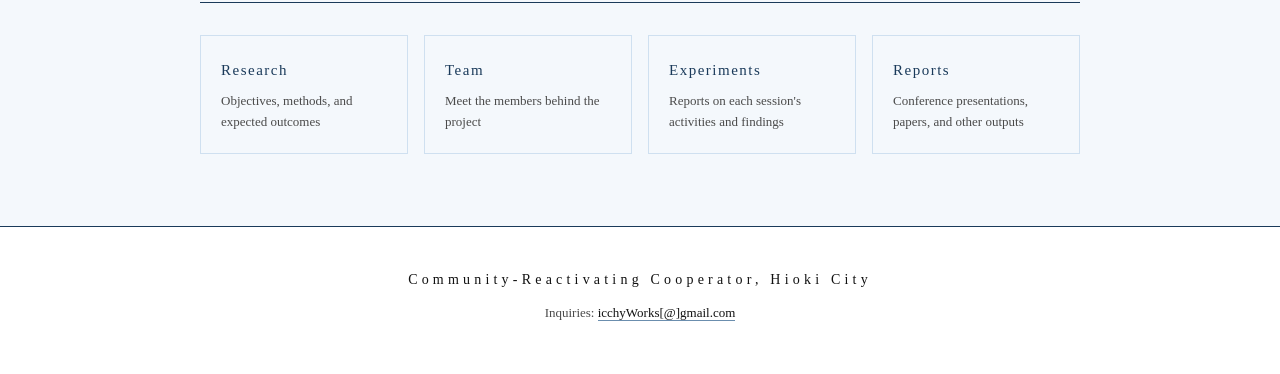
==== commit a4e4b52f: "update people and detail of Hioki city." ====
--- a/index.html
+++ b/index.html
@@ -36,6 +36,16 @@
               <li data-i18n="neohioki_li3"></li>
             </ul>
           </div>
+          <a
+            href="https://neohioki.hiokito.jp/"
+            target="_blank"
+            rel="noopener"
+            class="ext-link-card"
+          >
+            <p class="ext-link-title" data-i18n="neohioki_site_title"></p>
+            <p class="ext-link-desc" data-i18n="neohioki_site_desc"></p>
+            <p class="ext-link-cta" data-i18n="neohioki_site_cta"></p>
+          </a>
         </div>
       </section>
 
@@ -69,6 +79,6 @@
 
     <script src="js/i18n.js"></script>
     <script src="js/nav.js"></script>
-    <script src="js/main.js"></script>
+    <script src="js/lang.js"></script>
   </body>
 </html>
--- a/css/style.css
+++ b/css/style.css
@@ -227,6 +227,11 @@
 .sec-body p {
   margin: 0 0 18px;
 }
+.sec-intro {
+  margin: 0 0 32px;
+  font-size: 15px;
+  color: var(--c-ink-sub);
+}
 .bullets {
   margin: 24px 0 0;
   padding: 0;
@@ -274,6 +279,46 @@
   font-size: 13px;
   color: var(--c-ink-sub);
   line-height: 1.6;
+}
+
+/* ── 外部リンクカード ────────────────────────────── */
+.ext-link-card {
+  display: block;
+  margin-top: 32px;
+  padding: 24px;
+  background: #fff;
+  border: 1px solid var(--c-accent);
+  border-left: 4px solid var(--c-line);
+  transition: border-color 0.15s ease, background 0.15s ease;
+  color: var(--c-ink);
+}
+.ext-link-card:hover {
+  border-color: var(--c-accent-deep);
+  border-left-color: var(--c-line);
+  background: var(--c-bg-alt);
+}
+.ext-link-title {
+  margin: 0 0 8px;
+  font-size: 16px;
+  letter-spacing: 0.1em;
+  font-weight: 500;
+  color: var(--c-line);
+}
+.ext-link-title::after {
+  content: " ↗";
+  font-size: 12px;
+}
+.ext-link-desc {
+  margin: 0 0 10px;
+  font-size: 13px;
+  color: var(--c-ink-sub);
+  line-height: 1.7;
+}
+.ext-link-cta {
+  margin: 0;
+  font-size: 13px;
+  letter-spacing: 0.12em;
+  color: var(--c-accent-deep);
 }
 
 /* ── チーム ──────────────────────────────────────── */
@@ -301,17 +346,6 @@
   height: 100%;
   object-fit: cover;
   display: block;
-}
-.member-photo-placeholder {
-  width: 100%;
-  height: 100%;
-  background: var(--c-accent);
-  display: flex;
-  align-items: center;
-  justify-content: center;
-  font-size: 15px;
-  letter-spacing: 0.08em;
-  color: var(--c-line);
 }
 .member-name {
   margin: 0 0 6px;
@@ -551,12 +585,6 @@
   font-size: 13px;
   color: var(--c-ink-sub);
 }
-.ftr-copy {
-  margin: 0;
-  font-size: 12px;
-  color: var(--c-ink-sub);
-  letter-spacing: 0.2em;
-}
 
 /* ── レスポンシブ ────────────────────────────────── */
 @media (max-width: 600px) {
